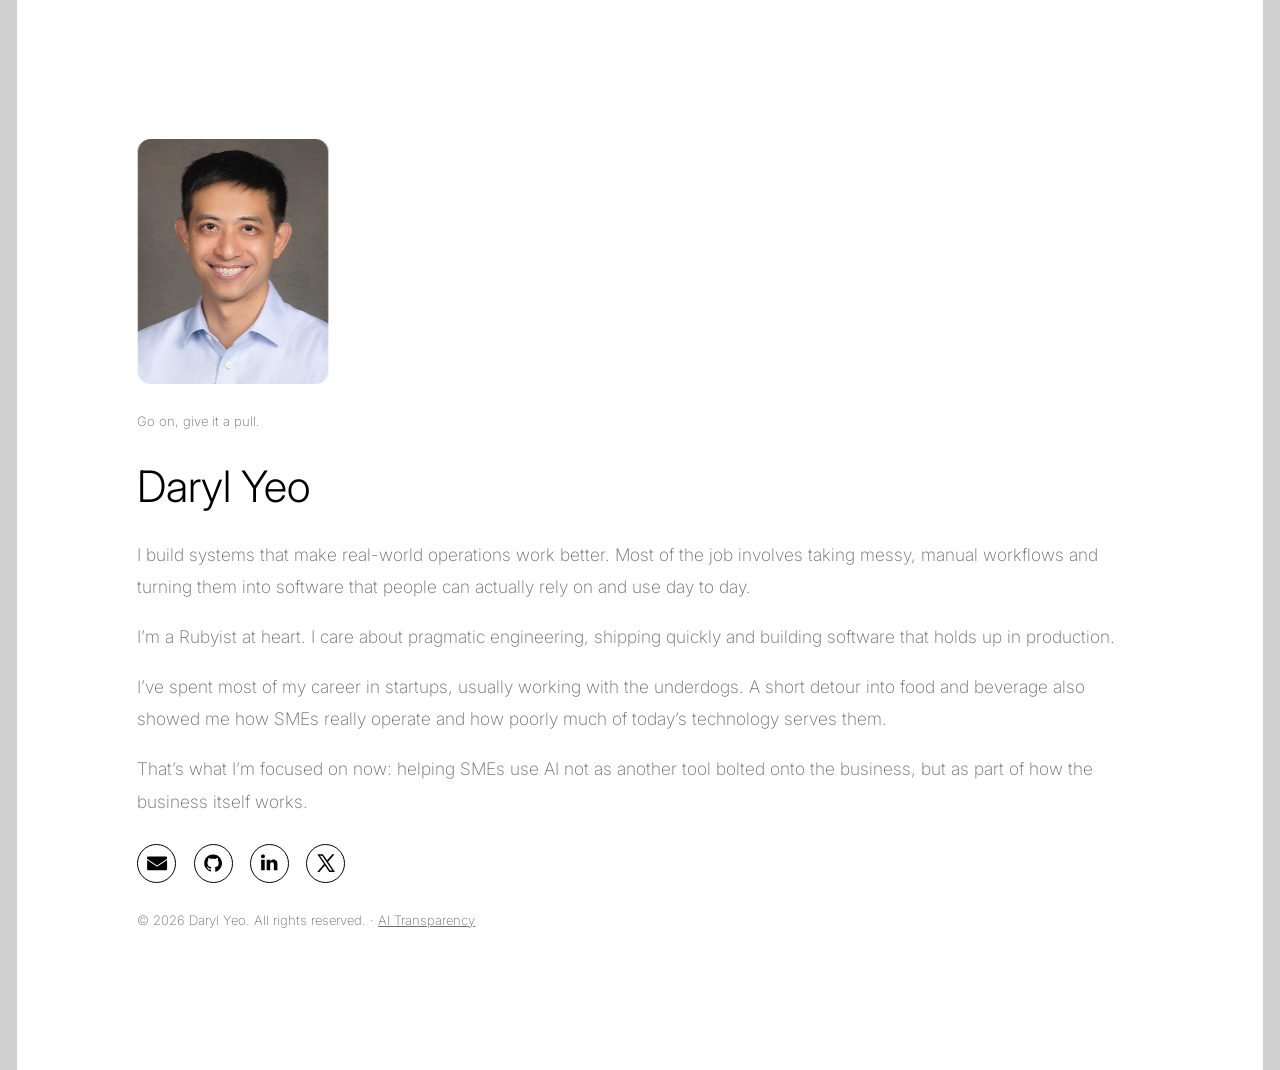
==== index.html @ b5ceb364 "Homepage with stretchy portrait and AI transparency page Co-Authored-By: Claude Opus 5.5 <noreply@an" ====
<!doctype html>
<html lang="en">
<head>
  <meta charset="utf-8">
  <meta name="viewport" content="width=device-width,initial-scale=1">
  <meta name="color-scheme" content="light only">
  <title>Daryl Yeo</title>
  <meta name="description" content="AI | SMEs &amp; Startups | Angel Investor">
  <link rel="canonical" href="https://darylyeo.com/">
  <meta property="og:site_name" content="Daryl Yeo">
  <meta property="og:title" content="Daryl Yeo">
  <meta property="og:type" content="website">
  <meta property="og:description" content="AI | SMEs &amp; Startups | Angel Investor">
  <meta property="og:image" content="https://darylyeo.com/assets/card.jpg">
  <meta property="og:image:width" content="1280">
  <meta property="og:image:height" content="800">
  <meta property="og:url" content="https://darylyeo.com/">
  <meta name="twitter:card" content="summary_large_image">
  <link rel="icon" type="image/png" href="/assets/favicon.png">
  <link rel="apple-touch-icon" href="/assets/apple-touch-icon.png">
  <link rel="preconnect" href="https://fonts.googleapis.com">
  <link rel="preconnect" href="https://fonts.gstatic.com" crossorigin>
  <link href="https://fonts.googleapis.com/css2?family=Inter:ital,wght@0,200;0,300;1,200;1,300&display=swap" rel="stylesheet">
  <link rel="stylesheet" href="/style.css">
  <script>
    // Old Carrd links pointed at darylyeo.com/#ai-transparency
    if (location.hash === '#ai-transparency') location.replace('/ai-transparency/');
  </script>
</head>
<body>
  <div class="site-wrapper">
    <main class="site-main">
      <section class="container">
        <div class="face" id="face">
          <img src="/assets/daryl.jpg" alt="Portrait of Daryl Yeo" width="420" height="540">
        </div>
        <p class="small-text face-caption" id="face-caption" aria-live="polite">Go on, give it a pull.</p>
        <h1>Daryl Yeo</h1>
        <div class="body-text">
          <p>I build systems that make real-world operations work better. Most of the job involves taking messy, manual workflows and turning them into software that people can actually rely on and use day to day.</p>
          <p>I’m a Rubyist at heart. I care about pragmatic engineering, shipping quickly and building software that holds up in production.</p>
          <p>I’ve spent most of my career in startups, usually working with the underdogs. A short detour into food and beverage also showed me how SMEs really operate and how poorly much of today’s technology serves them.</p>
          <p>That’s what I’m focused on now: helping SMEs use AI not as another tool bolted onto the business, but as part of how the business itself works.</p>
        </div>
        <ul class="icons">
          <li><a href="mailto:daryl@darylyeo.com" aria-label="Email"><svg viewBox="0 0 40 40" aria-hidden="true"><path d="M37.5,12.6l-17.5,11.9L2.5,12.6c-.2-.1-.3-.2-.5-.2v-2.7c0-.8.6-1.4,1.4-1.4h33.1c.8,0,1.4.6,1.4,1.4v2.7c-.2,0-.4,0-.5.2ZM19.5,26.3c.2.1.3.2.5.2s.4,0,.5-.2l17.5-11.9v16.9c0,.8-.6,1.4-1.4,1.4H3.4c-.8,0-1.4-.6-1.4-1.4V14.4l17.5,11.9Z"/></svg></a></li>
          <li><a href="https://github.com/doppp" aria-label="GitHub"><svg viewBox="0 0 40 40" aria-hidden="true"><path d="M36,20.3c0,3.5-1,6.6-3.1,9.4c-2,2.8-4.7,4.7-7.9,5.8c-0.4,0.1-0.6,0-0.8-0.1c-0.2-0.2-0.3-0.4-0.3-0.6v-4.4 c0-1.3-0.4-2.3-1.1-3c0.8-0.1,1.5-0.2,2.1-0.4c0.6-0.2,1.3-0.4,2-0.8c0.7-0.4,1.2-0.8,1.7-1.4c0.5-0.5,0.8-1.3,1.1-2.2 s0.4-2,0.4-3.1c0-1.7-0.5-3.1-1.6-4.3c0.5-1.3,0.5-2.7-0.2-4.2c-0.4-0.1-1,0-1.7,0.2c-0.7,0.3-1.4,0.6-1.9,0.9L24,12.5 c-1.3-0.4-2.6-0.5-4-0.5s-2.7,0.2-4,0.5c-0.2-0.2-0.5-0.3-0.9-0.6c-0.4-0.2-0.9-0.5-1.7-0.8c-0.8-0.3-1.4-0.4-1.8-0.3 c-0.6,1.6-0.7,3-0.1,4.2c-1.1,1.2-1.6,2.6-1.6,4.3c0,1.2,0.1,2.2,0.4,3.1s0.6,1.6,1.1,2.2s1,1,1.7,1.4c0.7,0.4,1.3,0.6,2,0.8 c0.6,0.2,1.3,0.3,2.1,0.4c-0.6,0.5-0.9,1.2-1,2.1c-0.3,0.1-0.6,0.2-0.9,0.3c-0.3,0.1-0.7,0.1-1.2,0.1c-0.5,0-0.9-0.1-1.4-0.4 c-0.5-0.3-0.8-0.7-1.2-1.3c-0.3-0.4-0.6-0.8-1-1.1c-0.4-0.3-0.8-0.4-1-0.5L9,26.5c-0.3,0-0.5,0-0.6,0.1c-0.1,0.1-0.1,0.1-0.1,0.2 c0,0.1,0.1,0.2,0.2,0.3c0.1,0.1,0.2,0.2,0.3,0.2l0.1,0.1c0.3,0.1,0.6,0.4,0.9,0.8s0.5,0.7,0.7,1.1l0.2,0.5c0.2,0.5,0.5,1,0.9,1.3 c0.4,0.3,0.9,0.5,1.4,0.6c0.5,0.1,1,0.1,1.4,0.1c0.5,0,0.9,0,1.2-0.1l0.5-0.1c0,0.5,0,1.1,0,1.9c0,0.7,0,1.1,0,1.1 c0,0.2-0.1,0.5-0.3,0.6c-0.2,0.2-0.5,0.2-0.8,0.1c-3.2-1.1-5.8-3-7.9-5.8S4,23.8,4,20.3c0-2.9,0.7-5.6,2.1-8S9.5,7.8,12,6.4 s5.1-2.1,8-2.1s5.6,0.7,8,2.1s4.4,3.4,5.8,5.8S36,17.4,36,20.3L36,20.3z"/></svg></a></li>
          <li><a href="https://www.linkedin.com/in/darylyeo" aria-label="LinkedIn"><svg viewBox="0 0 40 40" aria-hidden="true"><path d="M12.1,13.8v19.1H5.7V13.8C5.7,13.8,12.1,13.8,12.1,13.8z M12.5,7.9c0,0.9-0.3,1.7-1,2.4c-0.7,0.6-1.5,0.9-2.6,0.9h0 c-1.1,0-1.9-0.3-2.5-0.9c-0.6-0.6-1-1.4-1-2.4c0-1,0.3-1.7,1-2.4S7.9,4.6,9,4.6s1.9,0.3,2.6,0.9S12.5,6.9,12.5,7.9z M35,22v11h-6.4 V22.7c0-1.4-0.3-2.4-0.8-3.2c-0.5-0.8-1.3-1.1-2.4-1.1c-0.8,0-1.5,0.2-2,0.7c-0.5,0.4-1,1-1.2,1.7c-0.1,0.4-0.2,0.9-0.2,1.6v10.7 h-6.4c0-5.1,0-9.3,0-12.5s0-5.1,0-5.7l0-0.9H22v2.8h0c0.3-0.4,0.5-0.8,0.8-1.1c0.3-0.3,0.6-0.6,1.1-1c0.5-0.4,1-0.6,1.7-0.8 c0.7-0.2,1.4-0.3,2.2-0.3c2.2,0,4,0.7,5.3,2.2C34.4,17,35,19.1,35,22L35,22z"/></svg></a></li>
          <li><a href="https://x.com/darylyeo" aria-label="X"><svg viewBox="0 0 40 40" aria-hidden="true"><path d="M36,36l-12.4-18.3,11.6-13.7h-4l-9.4,11-7.5-11H4.2l12,17.7-12.2,14.3h4l9.9-11.7,7.9,11.7h10.2,0ZM13,6.6l18.2,26.9h-4L9,6.6h4Z"/></svg></a></li>
        </ul>
        <p class="small-text">© 2026 Daryl Yeo. All rights reserved. · <a href="/ai-transparency/">AI Transparency</a></p>
      </section>
    </main>
  </div>
  <script src="/stretch.js" defer></script>
</body>
</html>
---- style.css ----
/* Mirrors the original Carrd design: grey backdrop, white panel, Inter light. */
*, *::before, *::after { box-sizing: border-box; margin: 0; padding: 0; }

html { font-size: 18pt; }
@media (max-width: 1680px) { html { font-size: 13pt; } }
@media (max-width: 980px) { html { font-size: 11pt; } }

body {
  background: #CFCFCF;
  color: #6B6B6B;
  font-family: 'Inter', sans-serif;
  line-height: 1;
  min-width: 320px;
  overflow-x: hidden;
  -webkit-text-size-adjust: none;
}

a { color: inherit; text-decoration: underline; transition: color 0.25s ease; }
a:hover { text-decoration: none; }

.site-wrapper {
  display: flex;
  justify-content: center;
  min-height: 100vh;
  padding: 0 1rem;
  overflow: hidden;
}

.site-main {
  display: flex;
  justify-content: center;
  align-items: center;
  width: 100rem;
  max-width: 100%;
  background: #FFFFFF;
  animation: fade-in 0.75s ease-in-out;
}

@keyframes fade-in { from { opacity: 0; } to { opacity: 1; } }

.container {
  width: 100%;
  max-width: 70rem;
  min-height: 30rem;
  padding: 8rem 6rem;
  text-align: left;
}

.container > * + * { margin-top: 1.5rem; }

h1, h2 {
  color: #000000;
  font-size: 2.5em;
  font-weight: 300;
  line-height: 1.25;
}

.body-text {
  font-size: 1em;
  font-weight: 200;
  line-height: 1.875;
}

.body-text p + p { margin-top: 1rem; }

.small-text {
  font-size: 0.75em;
  font-weight: 200;
  line-height: 1.75;
}

.icons {
  display: flex;
  flex-wrap: wrap;
  gap: 1rem;
  font-size: 1.125em;
  list-style: none;
}

.icons a {
  display: flex;
  align-items: center;
  justify-content: center;
  width: 2em;
  height: 2em;
  border: solid 1px #000000;
  border-radius: 2rem;
  transition: border-color 0.25s ease;
}

.icons svg { width: 60%; height: 60%; fill: #000000; transition: fill 0.25s ease; }
.icons a:hover { border-color: #6B6B6B; }
.icons a:hover svg { fill: #6B6B6B; }

/* Stretchy portrait. The canvas overflows the photo box so pulls can extend past it. */
.face {
  position: relative;
  width: 11rem;
  aspect-ratio: 420 / 540;
  cursor: grab;
  touch-action: none;
  user-select: none;
  -webkit-user-select: none;
}

.face.is-grabbing { cursor: grabbing; }

.face img {
  display: block;
  width: 100%;
  height: 100%;
  border-radius: 0.75rem;
  pointer-events: none;
}

.face canvas {
  position: absolute;
  left: -120%;
  top: -120%;
  width: 340%;
  height: 340%;
  pointer-events: none;
  z-index: 10;
}

.face.is-live img { visibility: hidden; }

.face-caption { min-height: 1.75em; }

@media (max-width: 736px) {
  html { font-size: 11pt; }
  .site-wrapper { padding: 0; }
  .container { min-height: 22.5rem; padding: 3.5rem 2rem; text-align: center; }
  .icons { justify-content: center; font-size: 1.5em; }
  .face { margin-left: auto; margin-right: auto; }
}

@media (max-width: 480px) {
  .container > * + * { margin-top: 1.3125rem; }
}

@media (max-width: 360px) {
  .container { min-height: 15rem; padding: 2.625rem 1.5rem; }
  .container > * + * { margin-top: 1.125rem; }
  h1, h2 { font-size: 2em; }
  .icons { gap: 0.75rem; }
}
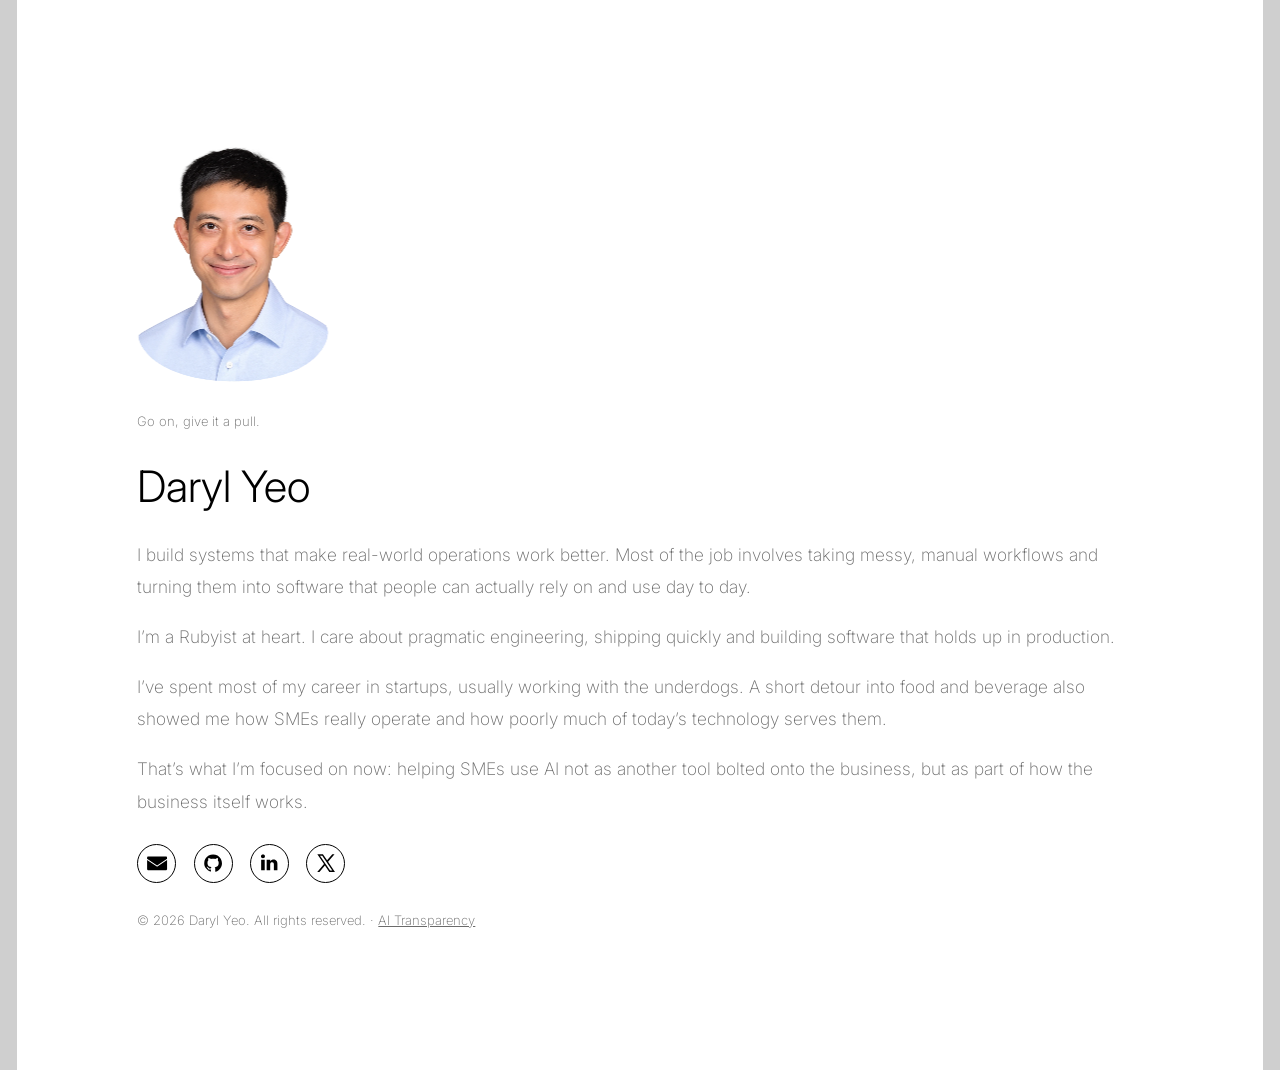
==== commit 7ce8692f: "Add expressive portrait animations and reactive hover physics" ====
--- a/index.html
+++ b/index.html
@@ -32,7 +32,7 @@
     <main class="site-main">
       <section class="container">
         <div class="face" id="face">
-          <img src="/assets/daryl.jpg" alt="Portrait of Daryl Yeo" width="420" height="540">
+          <img src="/assets/avatar/idle.webp" alt="Interactive portrait of Daryl Yeo. Grab and pull to change his expression." width="420" height="540" draggable="false">
         </div>
         <p class="small-text face-caption" id="face-caption" aria-live="polite">Go on, give it a pull.</p>
         <h1>Daryl Yeo</h1>
@@ -53,5 +53,6 @@
     </main>
   </div>
   <script src="/stretch.js" defer></script>
+  <script src="/avatar-idle.js" defer></script>
 </body>
 </html>
--- a/style.css
+++ b/style.css
@@ -109,7 +109,7 @@
   display: block;
   width: 100%;
   height: 100%;
-  border-radius: 0.75rem;
+  object-fit: fill;
   pointer-events: none;
 }
 
@@ -126,6 +126,35 @@
 .face.is-live img { visibility: hidden; }
 
 .face-caption { min-height: 1.75em; }
+
+.portrait-fly, .portrait-hand, .portrait-puff, .portrait-notes {
+  position: absolute;
+  pointer-events: none;
+  z-index: 12;
+  opacity: 0;
+  transition: opacity 0.12s;
+}
+.portrait-fly.is-visible, .portrait-hand.is-visible,
+.portrait-puff.is-visible, .portrait-notes.is-visible { opacity: 1; }
+.portrait-fly { left: 0; top: 0; width: 1.1rem; height: 1.1rem; }
+.portrait-fly svg { overflow: visible; width: 100%; height: 100%; }
+.portrait-fly ellipse { fill: #dce6eb; fill-opacity: 0.8; stroke: #555; stroke-width: 1; }
+.portrait-fly path { fill: none; stroke: #333; stroke-width: 1.5; }
+.portrait-fly .fly-body, .portrait-fly .fly-head { fill: #252525; }
+.fly-wings { transform-origin: 20px 18px; animation: fly-wings 0.045s linear infinite alternate; }
+.is-landed .fly-wings { animation: none; transform: scaleX(0.6); }
+.portrait-hand { left: 0; top: 0; width: 1.8rem; height: 2.2rem; }
+.portrait-hand svg { fill: #fff; stroke: #292929; stroke-width: 1.7; width: 100%; height: 100%; }
+.portrait-puff { left: 49%; top: 51%; font-size: 1.6rem; color: #fff; text-shadow: 0 1px 2px #555; }
+.portrait-puff.is-visible { animation: portrait-puff 0.4s ease-out infinite; }
+.portrait-notes { left: 70%; top: 48%; font-size: 1.1rem; color: #555; }
+.portrait-notes.is-visible { animation: portrait-notes 1s ease-out infinite; }
+@keyframes fly-wings { to { transform: scaleX(0.35); } }
+@keyframes portrait-puff { to { transform: translate(1rem, -0.7rem); opacity: 0; } }
+@keyframes portrait-notes { to { transform: translate(0.5rem, -1.5rem); opacity: 0; } }
+@media (prefers-reduced-motion: reduce) {
+  .portrait-fly, .portrait-hand, .portrait-puff, .portrait-notes { display: none; }
+}
 
 @media (max-width: 736px) {
   html { font-size: 11pt; }
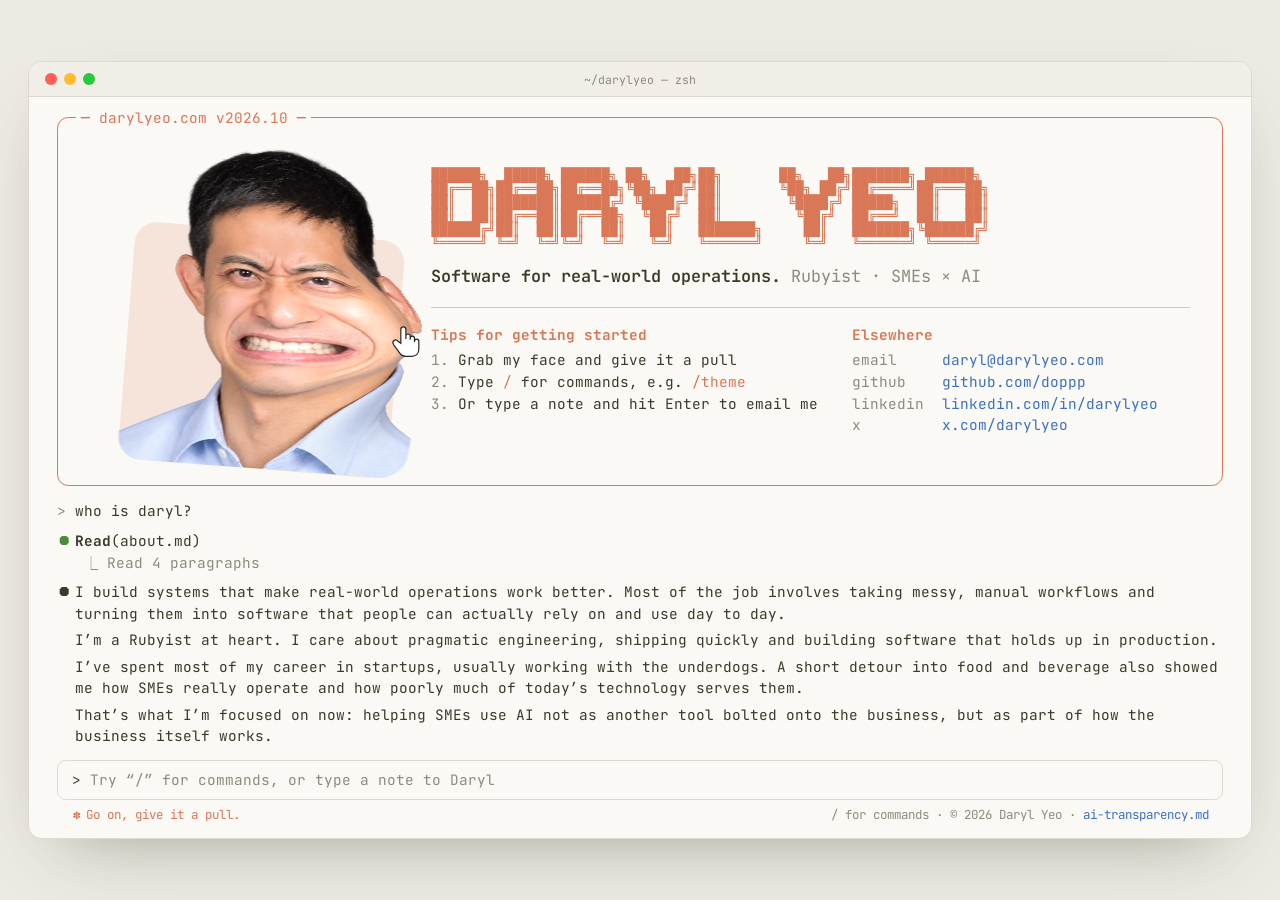
==== commit ca6c8919: "Redesign site as an agent-CLI terminal with light/dark themes The home page becomes a terminal sessi" ====
--- a/index.html
+++ b/index.html
@@ -3,7 +3,14 @@
 <head>
   <meta charset="utf-8">
   <meta name="viewport" content="width=device-width,initial-scale=1">
-  <meta name="color-scheme" content="light only">
+  <meta name="color-scheme" content="light dark">
+  <script>
+    // Apply a saved theme before first paint; otherwise the system preference wins.
+    try {
+      const saved = localStorage.getItem('theme');
+      if (saved === 'light' || saved === 'dark') document.documentElement.dataset.theme = saved;
+    } catch (e) {}
+  </script>
   <title>Daryl Yeo</title>
   <meta name="description" content="AI | SMEs &amp; Startups | Angel Investor">
   <link rel="canonical" href="https://darylyeo.com/">
@@ -16,42 +23,97 @@
   <meta property="og:image:height" content="800">
   <meta property="og:url" content="https://darylyeo.com/">
   <meta name="twitter:card" content="summary_large_image">
+  <script>
+    // Old Carrd links pointed at darylyeo.com/#ai-transparency
+    const toStatement = () => { if (location.hash === '#ai-transparency') location.replace('/ai-transparency/'); };
+    toStatement();
+    addEventListener('hashchange', toStatement);
+  </script>
   <link rel="icon" type="image/png" href="/assets/favicon.png">
   <link rel="apple-touch-icon" href="/assets/apple-touch-icon.png">
   <link rel="preconnect" href="https://fonts.googleapis.com">
   <link rel="preconnect" href="https://fonts.gstatic.com" crossorigin>
-  <link href="https://fonts.googleapis.com/css2?family=Inter:ital,wght@0,200;0,300;1,200;1,300&display=swap" rel="stylesheet">
-  <link rel="stylesheet" href="/style.css">
-  <script>
-    // Old Carrd links pointed at darylyeo.com/#ai-transparency
-    if (location.hash === '#ai-transparency') location.replace('/ai-transparency/');
-  </script>
+  <link href="https://fonts.googleapis.com/css2?family=JetBrains+Mono:ital,wght@0,400;0,600;0,700;1,400&display=swap" rel="stylesheet">
+  <link rel="stylesheet" href="/portrait.css">
+  <link rel="stylesheet" href="/cli.css">
 </head>
-<body>
-  <div class="site-wrapper">
-    <main class="site-main">
-      <section class="container">
-        <div class="face" id="face">
-          <img src="/assets/avatar/idle.webp" alt="Interactive portrait of Daryl Yeo. Grab and pull to change his expression." width="420" height="540" draggable="false">
+<body data-home="/" data-ai="/ai-transparency/">
+  <div class="desk">
+    <div class="window">
+      <div class="titlebar">
+        <div class="lights" aria-hidden="true"><i></i><i></i><i></i></div>
+        <span>~/darylyeo — zsh</span>
+      </div>
+
+      <main class="screen">
+        <section class="welcome">
+          <span class="title">─ darylyeo.com v2026.10 ─</span>
+          <figure class="avatar">
+            <div class="face" id="face">
+              <svg class="backdrop" viewBox="0 0 1106 1422" data-cut="640" aria-hidden="true">
+                <path data-clip d="M150 340 H956 A80 80 0 0 1 1036 420 V1110 A80 80 0 0 1 956 1190 H150 A80 80 0 0 1 70 1110 V420 A80 80 0 0 1 150 340 Z"/>
+              </svg>
+              <img src="/assets/avatar/idle.webp" alt="Interactive portrait of Daryl Yeo. Grab and pull to change his expression." width="1106" height="1422" draggable="false">
+            </div>
+          </figure>
+
+          <div>
+            <h1 class="sr-only">Daryl Yeo</h1>
+<pre class="banner" aria-hidden="true">██████╗  █████╗ ██████╗ ██╗   ██╗██╗       ██╗   ██╗███████╗ ██████╗
+██╔══██╗██╔══██╗██╔══██╗╚██╗ ██╔╝██║       ╚██╗ ██╔╝██╔════╝██╔═══██╗
+██║  ██║███████║██████╔╝ ╚████╔╝ ██║        ╚████╔╝ █████╗  ██║   ██║
+██║  ██║██╔══██║██╔══██╗  ╚██╔╝  ██║         ╚██╔╝  ██╔══╝  ██║   ██║
+██████╔╝██║  ██║██║  ██║   ██║   ███████╗     ██║   ███████╗╚██████╔╝
+╚═════╝ ╚═╝  ╚═╝╚═╝  ╚═╝   ╚═╝   ╚══════╝     ╚═╝   ╚══════╝ ╚═════╝</pre>
+            <p class="tagline">Software for real-world operations. <span>Rubyist · SMEs × AI</span></p>
+            <div class="columns">
+              <div>
+                <h2>Tips for getting started</h2>
+                <ol>
+                  <li>Grab my face and give it a pull</li>
+                  <li>Type <code>/</code> for commands, e.g. <code>/theme</code></li>
+                  <li>Or type a note and hit Enter to email me</li>
+                </ol>
+              </div>
+              <div>
+                <h2>Elsewhere</h2>
+                <dl class="links">
+                  <dt>email</dt><dd><a href="mailto:daryl@darylyeo.com">daryl@darylyeo.com</a></dd>
+                  <dt>github</dt><dd><a href="https://github.com/doppp">github.com/doppp</a></dd>
+                  <dt>linkedin</dt><dd><a href="https://www.linkedin.com/in/darylyeo">linkedin.com/in/darylyeo</a></dd>
+                  <dt>x</dt><dd><a href="https://x.com/darylyeo">x.com/darylyeo</a></dd>
+                </dl>
+              </div>
+            </div>
+          </div>
+        </section>
+
+        <section class="transcript">
+          <p class="user">&gt; <b>who is daryl?</b></p>
+          <div class="tool"><b>Read</b>(about.md)<div class="result">⎿  Read 4 paragraphs</div></div>
+          <div class="reply">
+            <p>I build systems that make real-world operations work better. Most of the job involves taking messy, manual workflows and turning them into software that people can actually rely on and use day to day.</p>
+            <p>I’m a Rubyist at heart. I care about pragmatic engineering, shipping quickly and building software that holds up in production.</p>
+            <p>I’ve spent most of my career in startups, usually working with the underdogs. A short detour into food and beverage also showed me how SMEs really operate and how poorly much of today’s technology serves them.</p>
+            <p>That’s what I’m focused on now: helping SMEs use AI not as another tool bolted onto the business, but as part of how the business itself works.</p>
+          </div>
+        </section>
+
+        <div class="prompt-wrap">
+        <form class="prompt" id="prompt" autocomplete="off">
+          <span aria-hidden="true">&gt;</span>
+          <input id="prompt-input" type="text" aria-label="Command or message to Daryl" placeholder="Try “/” for commands, or type a note to Daryl" aria-controls="menu" aria-autocomplete="list">
+        </form>
+        <ul class="menu" id="menu" role="listbox" hidden></ul>
         </div>
-        <p class="small-text face-caption" id="face-caption" aria-live="polite">Go on, give it a pull.</p>
-        <h1>Daryl Yeo</h1>
-        <div class="body-text">
-          <p>I build systems that make real-world operations work better. Most of the job involves taking messy, manual workflows and turning them into software that people can actually rely on and use day to day.</p>
-          <p>I’m a Rubyist at heart. I care about pragmatic engineering, shipping quickly and building software that holds up in production.</p>
-          <p>I’ve spent most of my career in startups, usually working with the underdogs. A short detour into food and beverage also showed me how SMEs really operate and how poorly much of today’s technology serves them.</p>
-          <p>That’s what I’m focused on now: helping SMEs use AI not as another tool bolted onto the business, but as part of how the business itself works.</p>
+        <div class="status">
+          <span class="spinner" aria-live="polite"><i id="spin" aria-hidden="true">✻</i><span id="face-caption">Go on, give it a pull.</span></span>
+          <span>/ for commands · © 2026 Daryl Yeo · <a href="/ai-transparency/">ai-transparency.md</a></span>
         </div>
-        <ul class="icons">
-          <li><a href="mailto:daryl@darylyeo.com" aria-label="Email"><svg viewBox="0 0 40 40" aria-hidden="true"><path d="M37.5,12.6l-17.5,11.9L2.5,12.6c-.2-.1-.3-.2-.5-.2v-2.7c0-.8.6-1.4,1.4-1.4h33.1c.8,0,1.4.6,1.4,1.4v2.7c-.2,0-.4,0-.5.2ZM19.5,26.3c.2.1.3.2.5.2s.4,0,.5-.2l17.5-11.9v16.9c0,.8-.6,1.4-1.4,1.4H3.4c-.8,0-1.4-.6-1.4-1.4V14.4l17.5,11.9Z"/></svg></a></li>
-          <li><a href="https://github.com/doppp" aria-label="GitHub"><svg viewBox="0 0 40 40" aria-hidden="true"><path d="M36,20.3c0,3.5-1,6.6-3.1,9.4c-2,2.8-4.7,4.7-7.9,5.8c-0.4,0.1-0.6,0-0.8-0.1c-0.2-0.2-0.3-0.4-0.3-0.6v-4.4 c0-1.3-0.4-2.3-1.1-3c0.8-0.1,1.5-0.2,2.1-0.4c0.6-0.2,1.3-0.4,2-0.8c0.7-0.4,1.2-0.8,1.7-1.4c0.5-0.5,0.8-1.3,1.1-2.2 s0.4-2,0.4-3.1c0-1.7-0.5-3.1-1.6-4.3c0.5-1.3,0.5-2.7-0.2-4.2c-0.4-0.1-1,0-1.7,0.2c-0.7,0.3-1.4,0.6-1.9,0.9L24,12.5 c-1.3-0.4-2.6-0.5-4-0.5s-2.7,0.2-4,0.5c-0.2-0.2-0.5-0.3-0.9-0.6c-0.4-0.2-0.9-0.5-1.7-0.8c-0.8-0.3-1.4-0.4-1.8-0.3 c-0.6,1.6-0.7,3-0.1,4.2c-1.1,1.2-1.6,2.6-1.6,4.3c0,1.2,0.1,2.2,0.4,3.1s0.6,1.6,1.1,2.2s1,1,1.7,1.4c0.7,0.4,1.3,0.6,2,0.8 c0.6,0.2,1.3,0.3,2.1,0.4c-0.6,0.5-0.9,1.2-1,2.1c-0.3,0.1-0.6,0.2-0.9,0.3c-0.3,0.1-0.7,0.1-1.2,0.1c-0.5,0-0.9-0.1-1.4-0.4 c-0.5-0.3-0.8-0.7-1.2-1.3c-0.3-0.4-0.6-0.8-1-1.1c-0.4-0.3-0.8-0.4-1-0.5L9,26.5c-0.3,0-0.5,0-0.6,0.1c-0.1,0.1-0.1,0.1-0.1,0.2 c0,0.1,0.1,0.2,0.2,0.3c0.1,0.1,0.2,0.2,0.3,0.2l0.1,0.1c0.3,0.1,0.6,0.4,0.9,0.8s0.5,0.7,0.7,1.1l0.2,0.5c0.2,0.5,0.5,1,0.9,1.3 c0.4,0.3,0.9,0.5,1.4,0.6c0.5,0.1,1,0.1,1.4,0.1c0.5,0,0.9,0,1.2-0.1l0.5-0.1c0,0.5,0,1.1,0,1.9c0,0.7,0,1.1,0,1.1 c0,0.2-0.1,0.5-0.3,0.6c-0.2,0.2-0.5,0.2-0.8,0.1c-3.2-1.1-5.8-3-7.9-5.8S4,23.8,4,20.3c0-2.9,0.7-5.6,2.1-8S9.5,7.8,12,6.4 s5.1-2.1,8-2.1s5.6,0.7,8,2.1s4.4,3.4,5.8,5.8S36,17.4,36,20.3L36,20.3z"/></svg></a></li>
-          <li><a href="https://www.linkedin.com/in/darylyeo" aria-label="LinkedIn"><svg viewBox="0 0 40 40" aria-hidden="true"><path d="M12.1,13.8v19.1H5.7V13.8C5.7,13.8,12.1,13.8,12.1,13.8z M12.5,7.9c0,0.9-0.3,1.7-1,2.4c-0.7,0.6-1.5,0.9-2.6,0.9h0 c-1.1,0-1.9-0.3-2.5-0.9c-0.6-0.6-1-1.4-1-2.4c0-1,0.3-1.7,1-2.4S7.9,4.6,9,4.6s1.9,0.3,2.6,0.9S12.5,6.9,12.5,7.9z M35,22v11h-6.4 V22.7c0-1.4-0.3-2.4-0.8-3.2c-0.5-0.8-1.3-1.1-2.4-1.1c-0.8,0-1.5,0.2-2,0.7c-0.5,0.4-1,1-1.2,1.7c-0.1,0.4-0.2,0.9-0.2,1.6v10.7 h-6.4c0-5.1,0-9.3,0-12.5s0-5.1,0-5.7l0-0.9H22v2.8h0c0.3-0.4,0.5-0.8,0.8-1.1c0.3-0.3,0.6-0.6,1.1-1c0.5-0.4,1-0.6,1.7-0.8 c0.7-0.2,1.4-0.3,2.2-0.3c2.2,0,4,0.7,5.3,2.2C34.4,17,35,19.1,35,22L35,22z"/></svg></a></li>
-          <li><a href="https://x.com/darylyeo" aria-label="X"><svg viewBox="0 0 40 40" aria-hidden="true"><path d="M36,36l-12.4-18.3,11.6-13.7h-4l-9.4,11-7.5-11H4.2l12,17.7-12.2,14.3h4l9.9-11.7,7.9,11.7h10.2,0ZM13,6.6l18.2,26.9h-4L9,6.6h4Z"/></svg></a></li>
-        </ul>
-        <p class="small-text">© 2026 Daryl Yeo. All rights reserved. · <a href="/ai-transparency/">AI Transparency</a></p>
-      </section>
-    </main>
+      </main>
+    </div>
   </div>
+  <script src="/cli.js" defer></script>
   <script src="/stretch.js" defer></script>
   <script src="/avatar-idle.js" defer></script>
 </body>
--- a/portrait.css
+++ b/portrait.css
@@ -0,0 +1,80 @@
+/* Shared stretchy-portrait mechanics for the layout variants. */
+/* The stretch canvas overflows the photo generously; clip it at the body so it never
+   adds phantom scroll. The root keeps scrolling (overflow set on html stops body
+   overflow from propagating to the viewport). */
+html { overflow-y: auto; }
+body { overflow: clip; }
+
+.face {
+  position: relative;
+  aspect-ratio: 1106 / 1422;
+  cursor: grab;
+  touch-action: none;
+  user-select: none;
+  -webkit-user-select: none;
+}
+
+.face.is-grabbing { cursor: grabbing; }
+
+/* Same box and viewBox as the photo; stretch.js clips the shoulders to its [data-clip]
+   path and feeds --sway/--shift so it moves with the head. */
+.face .backdrop {
+  position: absolute;
+  inset: 0;
+  width: 100%;
+  height: 100%;
+  overflow: visible;
+  transform: translate(var(--shift-x, 0px), var(--shift-y, 0px)) rotate(var(--sway, 0rad));
+  transform-origin: 50% 100%;
+  pointer-events: none;
+}
+
+.face img {
+  position: relative;
+  display: block;
+  width: 100%;
+  height: 100%;
+  pointer-events: none;
+}
+
+.face canvas {
+  position: absolute;
+  left: -120%;
+  top: -120%;
+  width: 340%;
+  height: 340%;
+  pointer-events: none;
+  z-index: 10;
+}
+
+.face.is-live img { visibility: hidden; }
+
+/* Idle choreography props (avatar-idle.js) */
+.portrait-fly, .portrait-hand, .portrait-puff, .portrait-notes {
+  position: absolute;
+  pointer-events: none;
+  z-index: 12;
+  opacity: 0;
+  transition: opacity 0.12s;
+}
+.portrait-fly.is-visible, .portrait-hand.is-visible,
+.portrait-puff.is-visible, .portrait-notes.is-visible { opacity: 1; }
+.portrait-fly { left: 0; top: 0; width: 1.1rem; height: 1.1rem; }
+.portrait-fly svg { overflow: visible; width: 100%; height: 100%; }
+.portrait-fly ellipse { fill: #dce6eb; fill-opacity: 0.8; stroke: #555; stroke-width: 1; }
+.portrait-fly path { fill: none; stroke: #333; stroke-width: 1.5; }
+.portrait-fly .fly-body, .portrait-fly .fly-head { fill: #252525; }
+.fly-wings { transform-origin: 20px 18px; animation: fly-wings 0.045s linear infinite alternate; }
+.is-landed .fly-wings { animation: none; transform: scaleX(0.6); }
+.portrait-hand { left: 0; top: 0; width: 1.8rem; height: 2.2rem; }
+.portrait-hand svg { fill: #fff; stroke: #292929; stroke-width: 1.7; width: 100%; height: 100%; }
+.portrait-puff { left: 49%; top: 51%; font-size: 1.6rem; color: #fff; text-shadow: 0 1px 2px #555; }
+.portrait-puff.is-visible { animation: portrait-puff 0.4s ease-out infinite; }
+.portrait-notes { left: 70%; top: 48%; font-size: 1.1rem; color: #555; }
+.portrait-notes.is-visible { animation: portrait-notes 1s ease-out infinite; }
+@keyframes fly-wings { to { transform: scaleX(0.35); } }
+@keyframes portrait-puff { to { transform: translate(1rem, -0.7rem); opacity: 0; } }
+@keyframes portrait-notes { to { transform: translate(0.5rem, -1.5rem); opacity: 0; } }
+@media (prefers-reduced-motion: reduce) {
+  .portrait-fly, .portrait-hand, .portrait-puff, .portrait-notes { display: none; }
+}
--- a/cli.css
+++ b/cli.css
@@ -0,0 +1,210 @@
+/* Shared styles for the agent-CLI pages (home + AI transparency). */
+:root {
+  --desk: #ECEAE3;
+  --term: #FAF9F5;
+  --chrome: #F0EEE7;
+  --rule: #DDD9CE;
+  --fg: #3D3929;
+  --dim: #8F8A7C;
+  --accent: #D97757;
+  --accent-soft: #F6E3DA;
+  --select: #F1E6DF;
+  --green: #4E8A3E;
+  --blue: #3B6FC4;
+  --shadow: rgba(61, 57, 41, 0.45);
+  --mono: 'JetBrains Mono', ui-monospace, Menlo, monospace;
+  --glyph: ui-monospace, Menlo, Consolas, 'DejaVu Sans Mono', monospace;
+}
+
+@media (prefers-color-scheme: dark) {
+  :root:not([data-theme="light"]) {
+    --desk: #141413;
+    --term: #1F1E1C;
+    --chrome: #282724;
+    --rule: #3B3934;
+    --fg: #E9E6DD;
+    --dim: #8E8A80;
+    --accent: #E08868;
+    --accent-soft: #3B2A23;
+    --select: #3A2A22;
+    --green: #86B96E;
+    --blue: #8FB4F5;
+    --shadow: rgba(0, 0, 0, 0.6);
+  }
+}
+
+:root[data-theme="dark"] {
+  --desk: #141413;
+  --term: #1F1E1C;
+  --chrome: #282724;
+  --rule: #3B3934;
+  --fg: #E9E6DD;
+  --dim: #8E8A80;
+  --accent: #E08868;
+  --accent-soft: #3B2A23;
+  --select: #3A2A22;
+  --green: #86B96E;
+  --blue: #8FB4F5;
+  --shadow: rgba(0, 0, 0, 0.6);
+}
+
+*, *::before, *::after { box-sizing: border-box; margin: 0; padding: 0; }
+html { font-size: 16px; }
+@media (min-width: 1440px) { html { font-size: 17px; } }
+body { background: var(--desk); color: var(--fg); font-family: var(--mono); min-width: 320px; transition: background-color 0.3s; }
+.window, .titlebar, .welcome > .title, .menu { transition: background-color 0.3s, border-color 0.3s; }
+a { color: var(--blue); text-decoration: none; }
+a:hover { text-decoration: underline; }
+
+.sr-only { position: absolute; width: 1px; height: 1px; overflow: hidden; clip: rect(0 0 0 0); white-space: nowrap; }
+
+.desk { display: flex; flex-direction: column; justify-content: center; min-height: 100vh; padding: 0.9rem 1.75rem; }
+
+.window {
+  width: 100%;
+  max-width: 84rem;
+  margin: 0 auto;
+  border: 1px solid var(--rule);
+  border-radius: 0.85rem;
+  background: var(--term);
+  box-shadow: 0 30px 70px -35px var(--shadow);
+  overflow: hidden;
+}
+
+.titlebar {
+  position: relative;
+  display: flex;
+  align-items: center;
+  height: 2.2rem;
+  padding: 0 1rem;
+  border-bottom: 1px solid var(--rule);
+  background: var(--chrome);
+  color: var(--dim);
+  font-size: 0.72rem;
+}
+
+.lights { display: flex; gap: 0.45rem; }
+.lights i { width: 0.75rem; height: 0.75rem; border-radius: 50%; }
+.lights i:nth-child(1) { background: #FF5F57; }
+.lights i:nth-child(2) { background: #FEBC2E; }
+.lights i:nth-child(3) { background: #28C840; }
+.titlebar span { position: absolute; left: 50%; transform: translateX(-50%); white-space: nowrap; }
+
+.screen { padding: 1.25rem 1.75rem 0.85rem; font-size: 0.9rem; line-height: 1.5; }
+
+/* --- Welcome panel ---------------------------------------------------------------- */
+
+.welcome {
+  position: relative;
+  display: grid;
+  grid-template-columns: auto minmax(0, 1fr);
+  gap: 0 2.5rem;
+  align-items: center;
+  padding: 1.1rem 2rem 1rem 1.5rem;
+  border: 1.5px solid var(--accent);
+  border-radius: 0.7rem;
+}
+
+.welcome > .title {
+  position: absolute;
+  top: -0.8em;
+  left: 1.1rem;
+  padding: 0 0.6ch;
+  background: var(--term);
+  color: var(--accent);
+}
+
+/* Box is the visible tile (photo cropped at the tile's bottom edge). */
+.avatar { height: clamp(14rem, 37vh, 26rem); aspect-ratio: 1106 / 1190; }
+.avatar .face { width: 100%; }
+.backdrop [data-clip] { fill: var(--accent-soft); }
+
+.banner {
+  color: var(--accent);
+  font-family: var(--glyph);
+  font-size: clamp(6px, min(1.05vw, 1.9vh), 15px);
+  line-height: 1;
+  white-space: pre;
+}
+
+.tagline { margin-top: 0.9rem; font-size: 1.05rem; font-weight: 600; }
+.tagline span { color: var(--dim); font-weight: 400; }
+
+.columns {
+  display: grid;
+  grid-template-columns: minmax(0, 1.15fr) minmax(0, 1fr);
+  gap: 0 2rem;
+  margin-top: 1.1rem;
+  padding-top: 1rem;
+  border-top: 1px solid color-mix(in srgb, var(--accent) 45%, transparent);
+}
+
+.columns h2 { color: var(--accent); font-size: 1em; font-weight: 700; }
+.columns ol { margin-top: 0.25rem; list-style: none; counter-reset: tip; }
+.columns ol li { counter-increment: tip; }
+.columns ol li::before { content: counter(tip) '. '; color: var(--dim); }
+.columns code { color: var(--accent); font-family: inherit; }
+.links { display: grid; grid-template-columns: auto 1fr; gap: 0 2ch; margin-top: 0.25rem; }
+.links dt { color: var(--dim); }
+
+/* --- Transcript -------------------------------------------------------------------- */
+
+.transcript { margin-top: 0.9rem; }
+.user { color: var(--dim); }
+.user b { color: var(--fg); font-weight: 400; }
+.tool, .reply { position: relative; margin-top: 0.5rem; padding-left: 2ch; }
+.tool::before, .reply::before { content: '⏺'; position: absolute; left: 0; font-family: var(--glyph); }
+.tool::before { color: var(--green); }
+.tool b { font-weight: 700; }
+.tool .result { padding-left: 1ch; color: var(--dim); }
+.reply p + p { margin-top: 0.3rem; }
+
+/* --- Prompt, command menu, status line ---------------------------------------------- */
+
+.prompt-wrap { position: relative; margin-top: 0.85rem; }
+
+.prompt {
+  display: flex;
+  align-items: center;
+  gap: 1ch;
+  padding: 0.5rem 0.9rem;
+  border: 1px solid var(--rule);
+  border-radius: 0.55rem;
+  transition: border-color 0.15s;
+}
+
+.prompt:focus-within { border-color: var(--dim); }
+
+.prompt input {
+  flex: 1;
+  min-width: 0;
+  border: 0;
+  outline: 0;
+  background: transparent;
+  color: var(--fg);
+  font: inherit;
+  caret-color: var(--fg);
+}
+
+.prompt input::placeholder { color: var(--dim); }
+
+.menu { position: absolute; left: 0; right: 0; bottom: calc(100% + 0.35rem); z-index: 30; list-style: none; padding: 0.5rem 0.9rem; border: 1px solid var(--rule); border-radius: 0.55rem; background: var(--term); box-shadow: 0 -12px 30px -18px var(--shadow); }
+.menu li { display: grid; grid-template-columns: 18ch 1fr; padding: 0.05rem 0.5ch; border-radius: 0.25rem; cursor: pointer; }
+.menu li span { color: var(--dim); }
+.menu li[aria-selected="true"] { background: var(--select); color: var(--accent); }
+.menu li[aria-selected="true"] span { color: var(--fg); }
+
+.status { display: flex; justify-content: space-between; gap: 1rem; margin-top: 0.35rem; padding: 0 0.9rem; color: var(--dim); font-size: 0.78rem; }
+.spinner { color: var(--accent); }
+.spinner i { display: inline-block; width: 1.4ch; margin-right: 0.6ch; font-family: var(--glyph); font-style: normal; text-align: center; }
+
+@media (max-width: 900px) {
+  .desk { padding: 0.75rem 0.5rem; }
+  .screen { padding: 1.25rem 0.9rem 1rem; font-size: 0.82rem; }
+  .welcome { grid-template-columns: 1fr; gap: 1rem; padding: 1.5rem 1rem 1rem; }
+  .avatar { height: auto; width: min(70%, 15rem); margin: 0 auto; }
+  .banner { font-size: clamp(4px, 1.95vw, 9px); }
+  .columns { grid-template-columns: 1fr; gap: 1rem; }
+  .menu li { grid-template-columns: 1fr; }
+  .status { flex-direction: column; gap: 0.2rem; }
+}
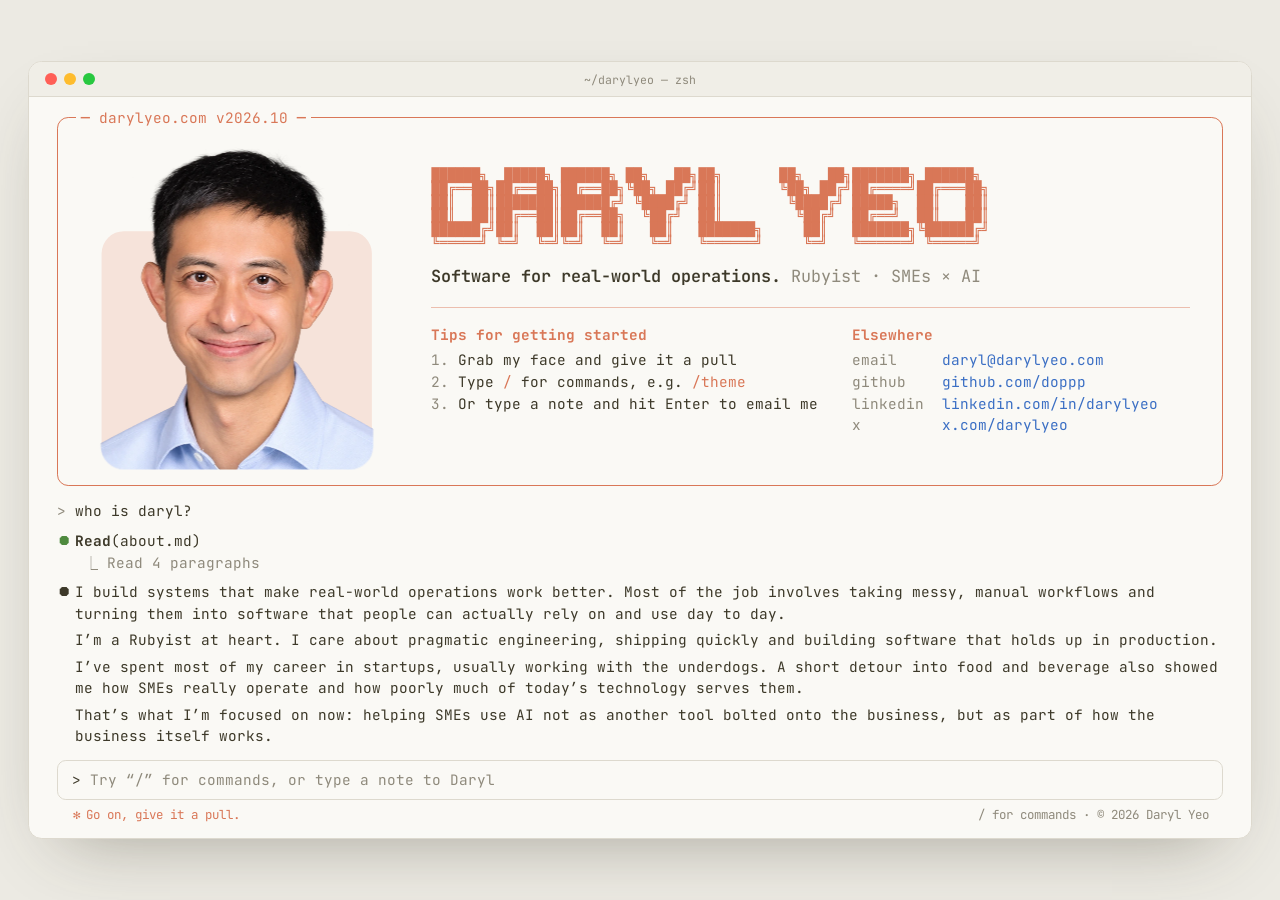
==== commit d1c54581: "Remove AI transparency link from homepage footer" ====
--- a/index.html
+++ b/index.html
@@ -108,7 +108,7 @@
         </div>
         <div class="status">
           <span class="spinner" aria-live="polite"><i id="spin" aria-hidden="true">✻</i><span id="face-caption">Go on, give it a pull.</span></span>
-          <span>/ for commands · © 2026 Daryl Yeo · <a href="/ai-transparency/">ai-transparency.md</a></span>
+          <span>/ for commands · © 2026 Daryl Yeo</span>
         </div>
       </main>
     </div>
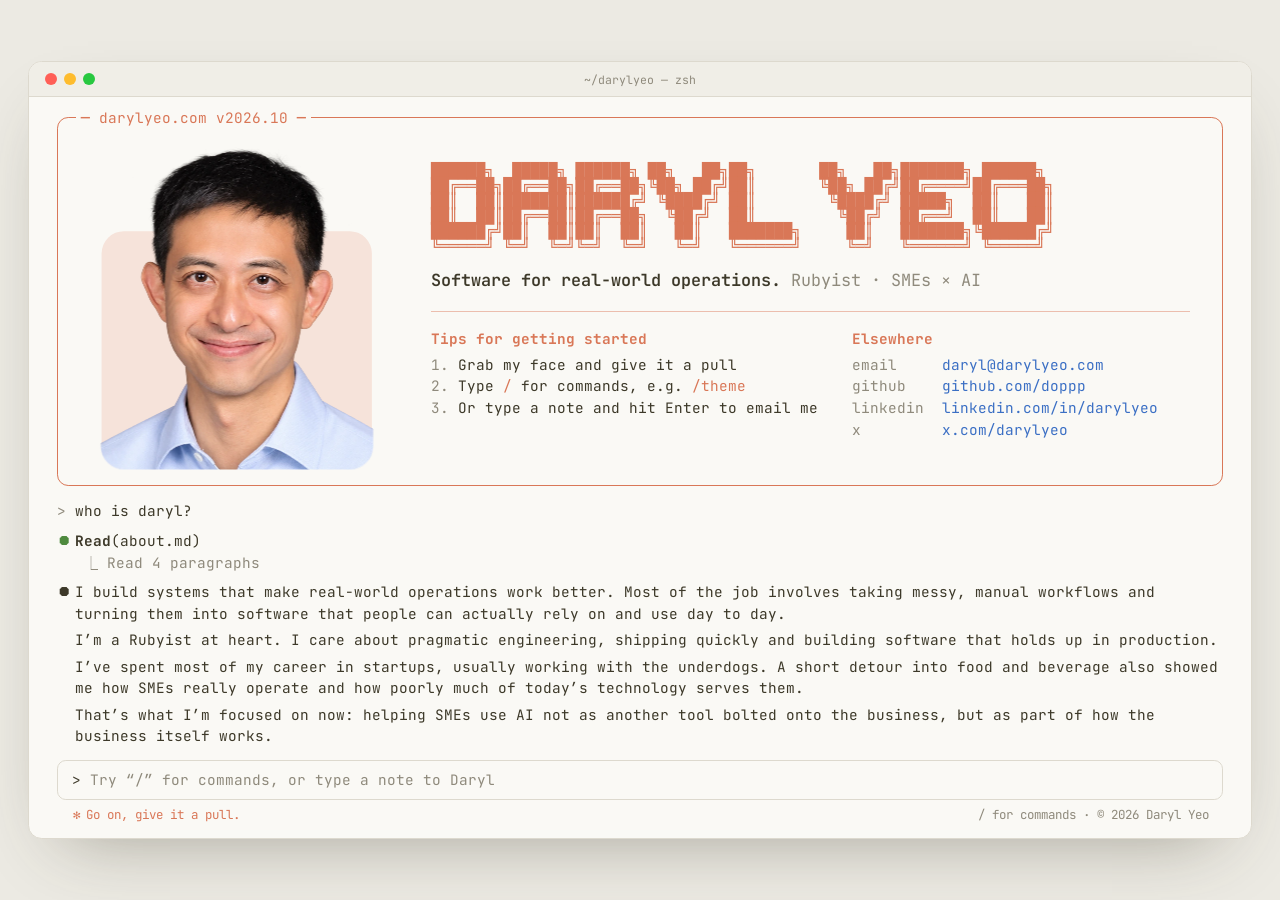
==== commit 4ca1a426: "Improve responsive layouts for phones and tablets" ====
--- a/index.html
+++ b/index.html
@@ -58,7 +58,7 @@
           </figure>
 
           <div>
-            <h1 class="sr-only">Daryl Yeo</h1>
+            <h1 class="name sr-only">Daryl Yeo</h1>
 <pre class="banner" aria-hidden="true">██████╗  █████╗ ██████╗ ██╗   ██╗██╗       ██╗   ██╗███████╗ ██████╗
 ██╔══██╗██╔══██╗██╔══██╗╚██╗ ██╔╝██║       ╚██╗ ██╔╝██╔════╝██╔═══██╗
 ██║  ██║███████║██████╔╝ ╚████╔╝ ██║        ╚████╔╝ █████╗  ██║   ██║
--- a/cli.css
+++ b/cli.css
@@ -58,7 +58,7 @@
 
 .sr-only { position: absolute; width: 1px; height: 1px; overflow: hidden; clip: rect(0 0 0 0); white-space: nowrap; }
 
-.desk { display: flex; flex-direction: column; justify-content: center; min-height: 100vh; padding: 0.9rem 1.75rem; }
+.desk { display: flex; flex-direction: column; justify-content: center; min-height: 100vh; min-height: 100svh; padding: 0.9rem 1.75rem; }
 
 .window {
   width: 100%;
@@ -88,7 +88,7 @@
 .lights i:nth-child(1) { background: #FF5F57; }
 .lights i:nth-child(2) { background: #FEBC2E; }
 .lights i:nth-child(3) { background: #28C840; }
-.titlebar span { position: absolute; left: 50%; transform: translateX(-50%); white-space: nowrap; }
+.titlebar span { position: absolute; left: 50%; transform: translateX(-50%); max-width: calc(100% - 12rem); overflow: hidden; text-overflow: ellipsis; white-space: nowrap; }
 
 .screen { padding: 1.25rem 1.75rem 0.85rem; font-size: 0.9rem; line-height: 1.5; }
 
@@ -118,11 +118,12 @@
 .avatar { height: clamp(14rem, 37vh, 26rem); aspect-ratio: 1106 / 1190; }
 .avatar .face { width: 100%; }
 .backdrop [data-clip] { fill: var(--accent-soft); }
+.welcome > div { min-width: 0; container-type: inline-size; }
 
 .banner {
   color: var(--accent);
   font-family: var(--glyph);
-  font-size: clamp(6px, min(1.05vw, 1.9vh), 15px);
+  font-size: clamp(1px, 2.3cqi, 15px);
   line-height: 1;
   white-space: pre;
 }
@@ -144,8 +145,9 @@
 .columns ol li { counter-increment: tip; }
 .columns ol li::before { content: counter(tip) '. '; color: var(--dim); }
 .columns code { color: var(--accent); font-family: inherit; }
-.links { display: grid; grid-template-columns: auto 1fr; gap: 0 2ch; margin-top: 0.25rem; }
+.links { display: grid; grid-template-columns: auto minmax(0, 1fr); gap: 0 2ch; margin-top: 0.25rem; }
 .links dt { color: var(--dim); }
+.links dd { overflow-wrap: anywhere; }
 
 /* --- Transcript -------------------------------------------------------------------- */
 
@@ -188,7 +190,7 @@
 
 .prompt input::placeholder { color: var(--dim); }
 
-.menu { position: absolute; left: 0; right: 0; bottom: calc(100% + 0.35rem); z-index: 30; list-style: none; padding: 0.5rem 0.9rem; border: 1px solid var(--rule); border-radius: 0.55rem; background: var(--term); box-shadow: 0 -12px 30px -18px var(--shadow); }
+.menu { position: absolute; left: 0; right: 0; bottom: calc(100% + 0.35rem); z-index: 30; max-height: min(28rem, 50vh); max-height: min(28rem, 50dvh); overflow-y: auto; overscroll-behavior: contain; list-style: none; padding: 0.5rem 0.9rem; border: 1px solid var(--rule); border-radius: 0.55rem; background: var(--term); box-shadow: 0 -12px 30px -18px var(--shadow); }
 .menu li { display: grid; grid-template-columns: 18ch 1fr; padding: 0.05rem 0.5ch; border-radius: 0.25rem; cursor: pointer; }
 .menu li span { color: var(--dim); }
 .menu li[aria-selected="true"] { background: var(--select); color: var(--accent); }
@@ -198,13 +200,38 @@
 .spinner { color: var(--accent); }
 .spinner i { display: inline-block; width: 1.4ch; margin-right: 0.6ch; font-family: var(--glyph); font-style: normal; text-align: center; }
 
+@media (min-width: 901px) and (max-width: 1200px) {
+  .welcome { gap: 0 1.5rem; padding-inline: 1.25rem; }
+  .avatar { height: clamp(14rem, 28vw, 20rem); }
+  .columns { grid-template-columns: 1fr; gap: 1rem; }
+}
+
 @media (max-width: 900px) {
   .desk { padding: 0.75rem 0.5rem; }
-  .screen { padding: 1.25rem 0.9rem 1rem; font-size: 0.82rem; }
+  .screen { padding: 1.25rem 0.9rem 1rem; font-size: 0.9rem; line-height: 1.65; }
   .welcome { grid-template-columns: 1fr; gap: 1rem; padding: 1.5rem 1rem 1rem; }
   .avatar { height: auto; width: min(70%, 15rem); margin: 0 auto; }
-  .banner { font-size: clamp(4px, 1.95vw, 9px); }
   .columns { grid-template-columns: 1fr; gap: 1rem; }
-  .menu li { grid-template-columns: 1fr; }
+  .links a { display: inline-block; padding-block: 0.3rem; }
+  .links dt { padding-block: 0.3rem; }
+  .prompt { min-height: 3rem; }
+  .prompt input { font-size: 1rem; }
+  .menu li { grid-template-columns: 1fr; padding-block: 0.5rem; overflow-wrap: anywhere; }
   .status { flex-direction: column; gap: 0.2rem; }
 }
+
+@media (max-width: 600px) {
+  .desk { padding: 0; }
+  .window { min-height: 100vh; min-height: 100svh; border: 0; border-radius: 0; box-shadow: none; }
+  .titlebar { padding-inline: 0.75rem; }
+  .titlebar span { position: static; transform: none; max-width: none; min-width: 0; margin-left: 1rem; }
+  .lights { flex-shrink: 0; }
+  .screen { padding: 1.5rem 1rem max(1rem, env(safe-area-inset-bottom)); }
+  .welcome { padding-inline: 0.85rem; }
+  .welcome .name { position: static; width: auto; height: auto; overflow: visible; clip: auto; white-space: normal; color: var(--accent); font-size: 2rem; line-height: 1.2; }
+  .banner { display: none; }
+  .tagline { font-size: 1rem; }
+  .tagline span { display: block; margin-top: 0.35rem; }
+  .links { gap: 0 1ch; }
+  .status { padding-inline: 0; }
+}
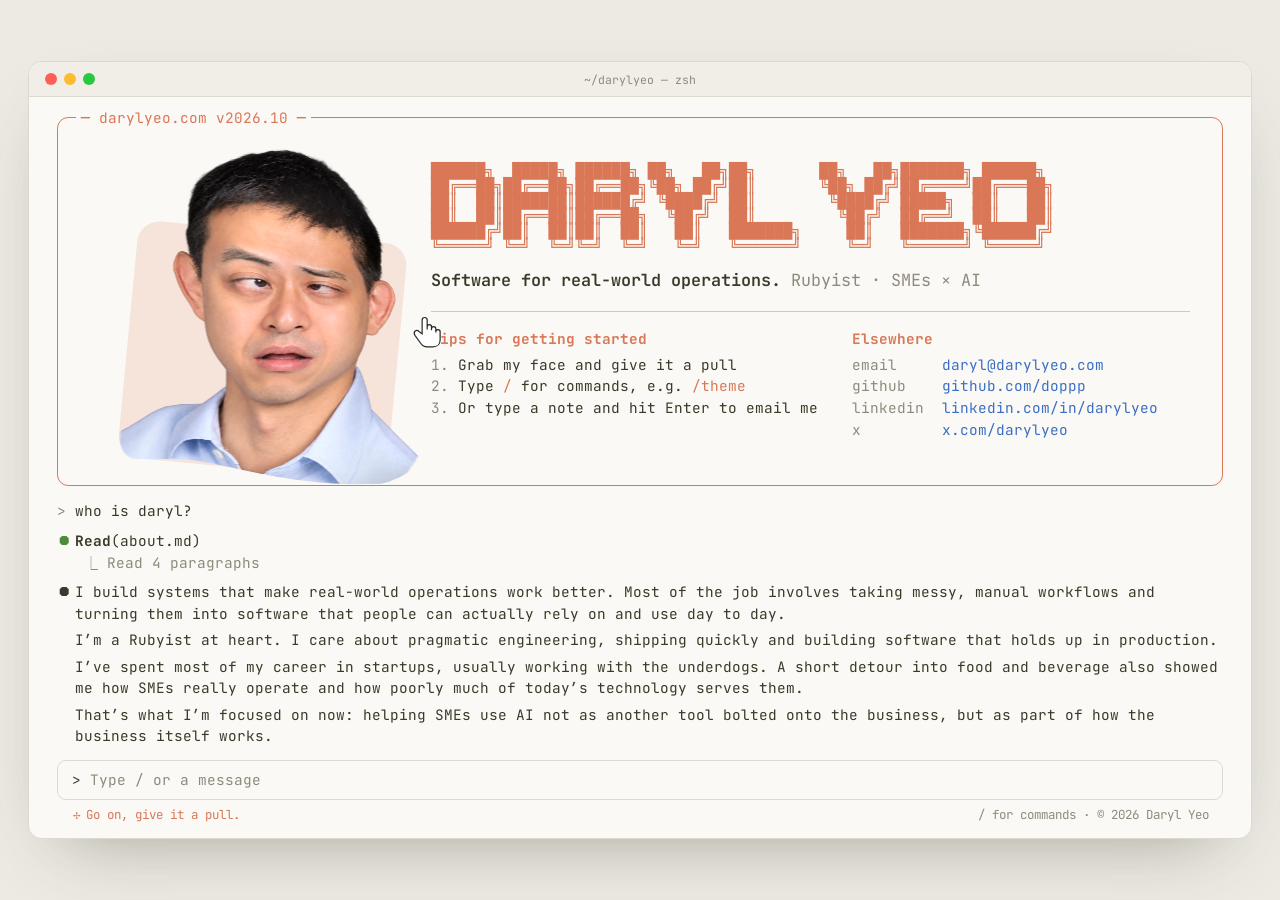
==== commit 3ec06722: "Shorten command prompt hint to fit mobile screens" ====
--- a/index.html
+++ b/index.html
@@ -102,7 +102,7 @@
         <div class="prompt-wrap">
         <form class="prompt" id="prompt" autocomplete="off">
           <span aria-hidden="true">&gt;</span>
-          <input id="prompt-input" type="text" aria-label="Command or message to Daryl" placeholder="Try “/” for commands, or type a note to Daryl" aria-controls="menu" aria-autocomplete="list">
+          <input id="prompt-input" type="text" aria-label="Command or message to Daryl" placeholder="Type / or a message" aria-controls="menu" aria-autocomplete="list">
         </form>
         <ul class="menu" id="menu" role="listbox" hidden></ul>
         </div>
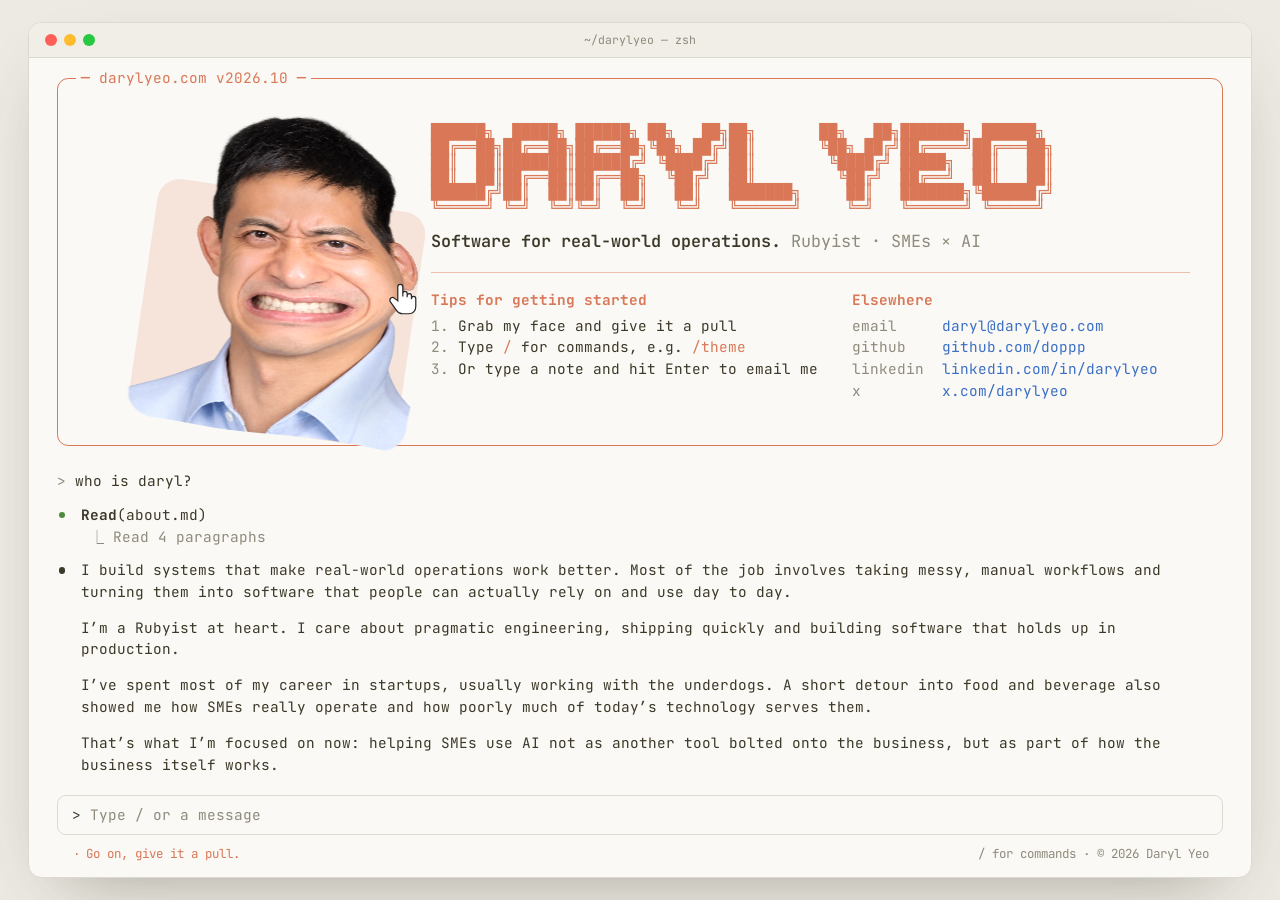
==== commit c3a1f994: "Refresh social preview and improve transcript spacing" ====
--- a/index.html
+++ b/index.html
@@ -12,17 +12,23 @@
     } catch (e) {}
   </script>
   <title>Daryl Yeo</title>
-  <meta name="description" content="AI | SMEs &amp; Startups | Angel Investor">
+  <meta name="description" content="Software for real-world operations. Rubyist · SMEs × AI.">
   <link rel="canonical" href="https://darylyeo.com/">
   <meta property="og:site_name" content="Daryl Yeo">
   <meta property="og:title" content="Daryl Yeo">
   <meta property="og:type" content="website">
-  <meta property="og:description" content="AI | SMEs &amp; Startups | Angel Investor">
-  <meta property="og:image" content="https://darylyeo.com/assets/card.jpg">
-  <meta property="og:image:width" content="1280">
-  <meta property="og:image:height" content="800">
+  <meta property="og:description" content="Software for real-world operations. Rubyist · SMEs × AI.">
+  <meta property="og:image" content="https://darylyeo.com/assets/social-card-20261031.jpg">
+  <meta property="og:image:type" content="image/jpeg">
+  <meta property="og:image:width" content="1200">
+  <meta property="og:image:height" content="630">
+  <meta property="og:image:alt" content="Daryl Yeo’s portrait and terminal-style name banner. Software for real-world operations. Rubyist · SMEs × AI.">
   <meta property="og:url" content="https://darylyeo.com/">
   <meta name="twitter:card" content="summary_large_image">
+  <meta name="twitter:title" content="Daryl Yeo">
+  <meta name="twitter:description" content="Software for real-world operations. Rubyist · SMEs × AI.">
+  <meta name="twitter:image" content="https://darylyeo.com/assets/social-card-20261031.jpg">
+  <meta name="twitter:image:alt" content="Daryl Yeo’s portrait and terminal-style name banner. Software for real-world operations. Rubyist · SMEs × AI.">
   <script>
     // Old Carrd links pointed at darylyeo.com/#ai-transparency
     const toStatement = () => { if (location.hash === '#ai-transparency') location.replace('/ai-transparency/'); };
@@ -35,7 +41,7 @@
   <link rel="preconnect" href="https://fonts.gstatic.com" crossorigin>
   <link href="https://fonts.googleapis.com/css2?family=JetBrains+Mono:ital,wght@0,400;0,600;0,700;1,400&display=swap" rel="stylesheet">
   <link rel="stylesheet" href="/portrait.css">
-  <link rel="stylesheet" href="/cli.css">
+  <link rel="stylesheet" href="/cli.css?v=20261031-2">
 </head>
 <body data-home="/" data-ai="/ai-transparency/">
   <div class="desk">
--- a/cli.css
+++ b/cli.css
@@ -49,7 +49,7 @@
 }
 
 *, *::before, *::after { box-sizing: border-box; margin: 0; padding: 0; }
-html { font-size: 16px; }
+html { font-size: 16px; -webkit-text-size-adjust: 100%; text-size-adjust: 100%; }
 @media (min-width: 1440px) { html { font-size: 17px; } }
 body { background: var(--desk); color: var(--fg); font-family: var(--mono); min-width: 320px; transition: background-color 0.3s; }
 .window, .titlebar, .welcome > .title, .menu { transition: background-color 0.3s, border-color 0.3s; }
@@ -151,19 +151,20 @@
 
 /* --- Transcript -------------------------------------------------------------------- */
 
-.transcript { margin-top: 0.9rem; }
+.transcript { margin-top: 1.5rem; }
 .user { color: var(--dim); }
 .user b { color: var(--fg); font-weight: 400; }
-.tool, .reply { position: relative; margin-top: 0.5rem; padding-left: 2ch; }
-.tool::before, .reply::before { content: '⏺'; position: absolute; left: 0; font-family: var(--glyph); }
+.tool, .reply { position: relative; margin-top: 0.75rem; padding-left: 1.5rem; }
+/* Draw markers instead of using a glyph that Android may render as an emoji. */
+.tool::before, .reply::before { content: ''; position: absolute; left: 0.1rem; top: 0.55em; width: 0.45em; height: 0.45em; border-radius: 50%; background: currentColor; }
 .tool::before { color: var(--green); }
 .tool b { font-weight: 700; }
 .tool .result { padding-left: 1ch; color: var(--dim); }
-.reply p + p { margin-top: 0.3rem; }
+.reply p + p { margin-top: 0.9rem; }
 
 /* --- Prompt, command menu, status line ---------------------------------------------- */
 
-.prompt-wrap { position: relative; margin-top: 0.85rem; }
+.prompt-wrap { position: relative; margin-top: 1.25rem; }
 
 .prompt {
   display: flex;
@@ -196,7 +197,7 @@
 .menu li[aria-selected="true"] { background: var(--select); color: var(--accent); }
 .menu li[aria-selected="true"] span { color: var(--fg); }
 
-.status { display: flex; justify-content: space-between; gap: 1rem; margin-top: 0.35rem; padding: 0 0.9rem; color: var(--dim); font-size: 0.78rem; }
+.status { display: flex; justify-content: space-between; gap: 1rem; margin-top: 0.65rem; padding: 0 0.9rem; color: var(--dim); font-size: 0.78rem; }
 .spinner { color: var(--accent); }
 .spinner i { display: inline-block; width: 1.4ch; margin-right: 0.6ch; font-family: var(--glyph); font-style: normal; text-align: center; }
 
